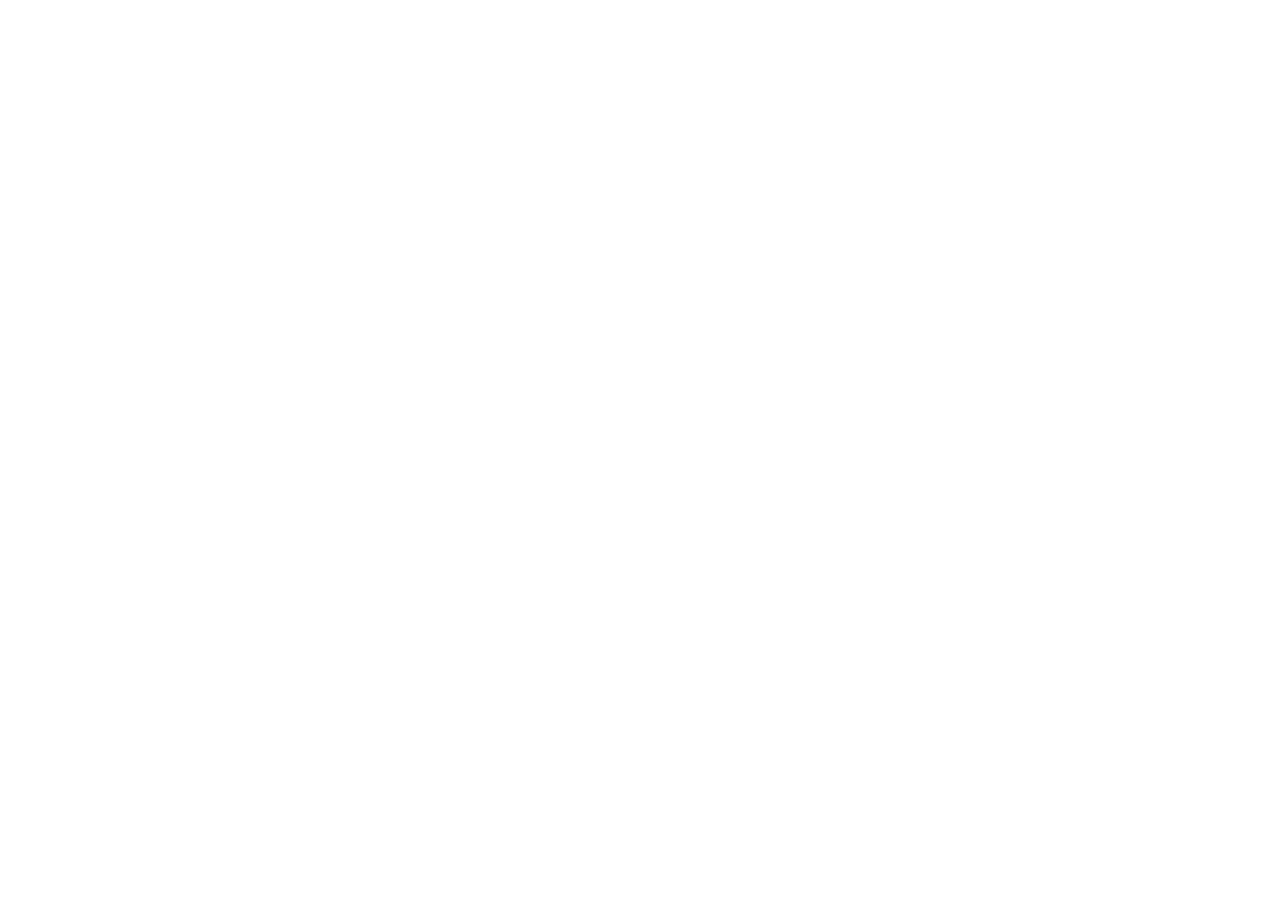
==== articles/logic/index.html @ 6780704f "restructure" ====
<!doctype html>

<html lang="en">
<head>
  <meta charset="utf-8">
  <meta name="viewport" content="width=device-width, initial-scale=1">

  <title>01. Логика</title>
  <meta name="description" content="01. Логика. Статья курса по программированию.">
  <meta name="author" content="me@0010ru Valentin Zemlyakov">

  <meta property="og:title" content="01. Логика">
  <meta property="og:type" content="website">
  <meta property="og:url" content="https://0010.ru/articles/logic">
  <meta property="og:description" content="01. Логика. Статья курса по программированию.">
  <meta property="og:image" content="https://0010.ru/articles/logic.png">

  <link rel="icon" href="/favicon.ico">
  <link rel="icon" href="/favicon.svg" type="image/svg+xml">
  <link rel="apple-touch-icon" href="/apple-touch-icon.png">

  <link rel="stylesheet" href="/articles/style.css">

</head>

<body>
</body>
</html>
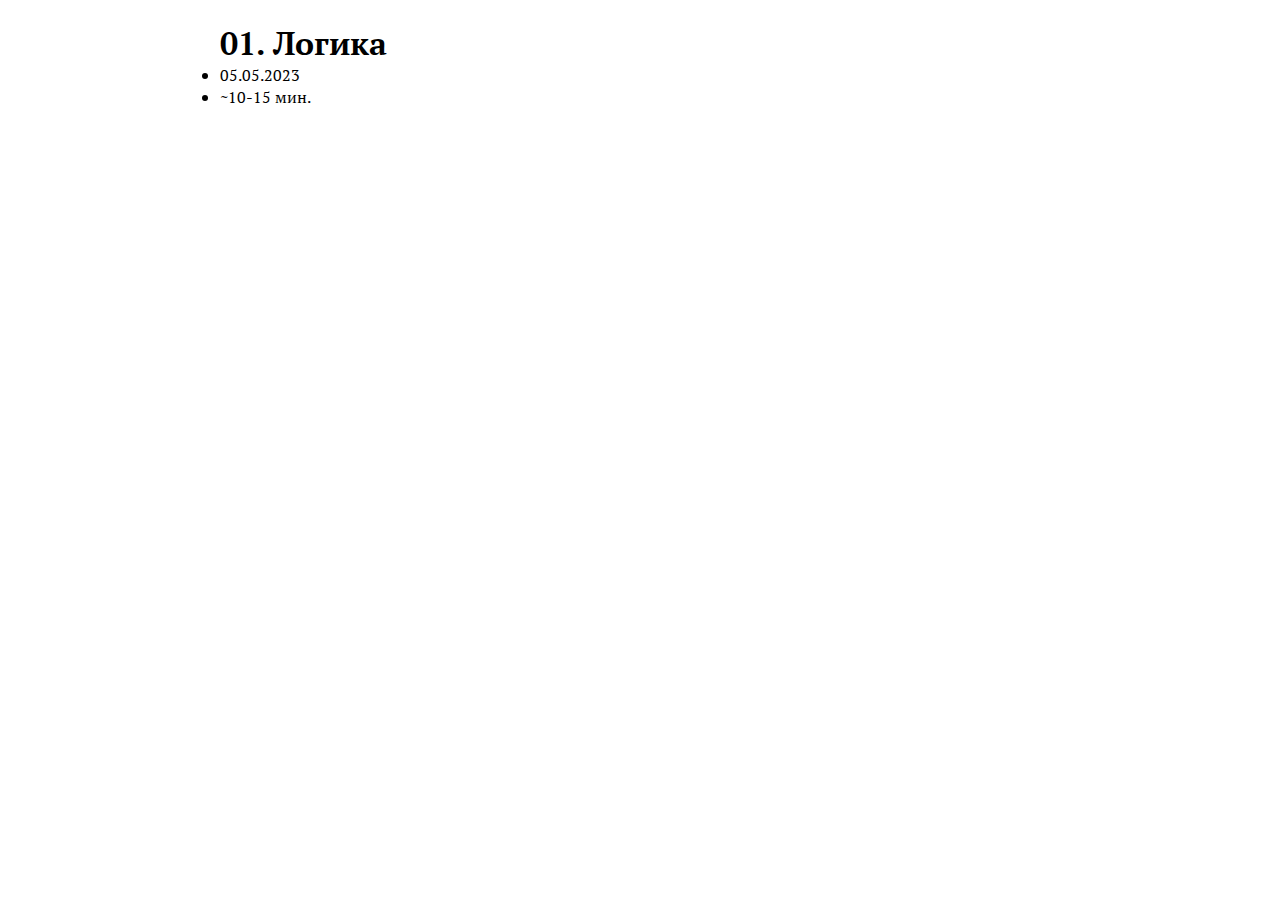
==== commit 90329b58: "is it works?" ====
--- a/articles/logic/index.html
+++ b/articles/logic/index.html
@@ -1,29 +1,29 @@
 <!doctype html>
-
-<html lang="en">
+<html lang="ru">
 <head>
-  <meta charset="utf-8">
-  <meta name="viewport" content="width=device-width, initial-scale=1">
-
-  <title>01. Логика</title>
-  <meta name="description" content="01. Логика. Статья курса по программированию.">
-  <meta name="author" content="me@0010ru Valentin Zemlyakov">
-
-  <meta property="og:title" content="01. Логика">
-  <meta property="og:type" content="website">
-  <meta property="og:url" content="https://0010.ru/articles/logic">
-  <meta property="og:description" content="01. Логика. Статья курса по программированию.">
-  <meta property="og:image" content="https://0010.ru/articles/logic.png">
-
-  <link rel="icon" href="/favicon.ico">
-  <link rel="icon" href="/favicon.svg" type="image/svg+xml">
-  <link rel="apple-touch-icon" href="/apple-touch-icon.png">
-
-  <link rel="stylesheet" href="/articles/style.css">
-
+    <meta charset="utf-8">
+    <meta name="viewport" content="width=device-width, initial-scale=1">
+    <title>01. Логика</title>
+    <link rel="preconnect" href="https://fonts.googleapis.com">
+    <link rel="preconnect" href="https://fonts.gstatic.com" crossorigin>
+    <link href="https://fonts.googleapis.com/css2?family=PT+Serif&family=PT+Serif+Caption&display=swap" rel="stylesheet">
+    <link rel="stylesheet" href="../style.css">
 </head>
-
 <body>
+    <header>
+        <div class="container">
+            <div id="logo">
+                <a href="../../">
+                    <img href="../../icons/logo.svg">
+                </a>
+            </div>
+            <h1>01. Логика</h1>
+            <ul class="props">
+                <li>05.05.2023</li>
+                <li>~10-15 мин.</li>
+            </ul>
+        </div>
+    </header>
 </body>
 </html>
 
--- a/articles/style.css
+++ b/articles/style.css
@@ -0,0 +1,24 @@
+* {
+    margin: 0;
+    padding: 0;
+    box-sizing: border-box;
+}
+
+html {
+    font-family: 'PT Serif', serif;
+    font-size: 16px;
+}
+
+html, body, header {
+    width: 100%;
+}
+
+.container {
+    width: 100%;
+    max-width: 840px;
+    margin: 0 auto;
+}
+
+a {
+    text-decoration: none;
+}
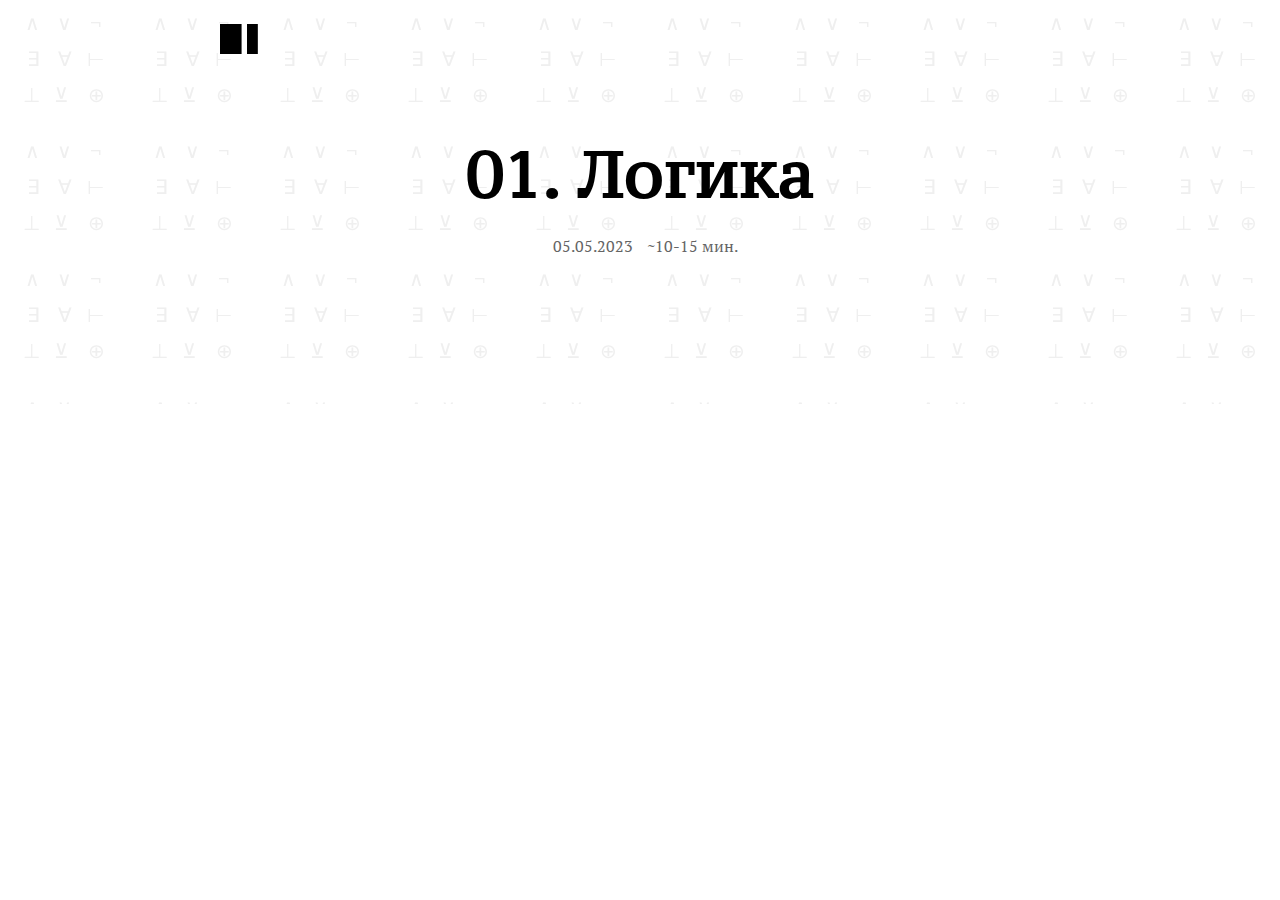
==== commit c35342e8: "header" ====
--- a/articles/logic/index.html
+++ b/articles/logic/index.html
@@ -8,13 +8,20 @@
     <link rel="preconnect" href="https://fonts.gstatic.com" crossorigin>
     <link href="https://fonts.googleapis.com/css2?family=PT+Serif&family=PT+Serif+Caption&display=swap" rel="stylesheet">
     <link rel="stylesheet" href="../style.css">
+    <style type="text/css">
+    header {
+        background-image: url("./pattern.svg");
+        background-repeat: repeat;
+        background-size: 128px 128px;
+    }
+    </style>
 </head>
 <body>
     <header>
         <div class="container">
             <div id="logo">
                 <a href="../../">
-                    <img href="../../icons/logo.svg">
+                    <img src="../../icons/logo.svg" alt="0010.ru">
                 </a>
             </div>
             <h1>01. Логика</h1>
--- a/articles/style.css
+++ b/articles/style.css
@@ -7,6 +7,11 @@
 html {
     font-family: 'PT Serif', serif;
     font-size: 16px;
+    color: #000;
+}
+
+html, body, .container {
+    height: 100%;
 }
 
 html, body, header {
@@ -22,3 +27,54 @@
 a {
     text-decoration: none;
 }
+
+header {
+    height: 404px;
+    display: block;
+}
+
+#logo {
+    display: inline-block;
+    margin: 24px 0 0 0;
+    width: 45px;
+    height: 30px;
+}
+
+
+#logo a {
+    display: block;
+    width 100%;
+    height: 100%;
+}
+
+#logo a img {
+    display: block;
+    width: 100%;
+}
+
+h1 {
+    font-family: 'PT Serif Caption', serif;
+    font-size: 64px;
+}
+
+header h1 {
+    display: inline-block;
+    text-align: center;
+    width: 100%;
+    margin: 72px 0 0 0;
+}
+
+header ul {
+    display: block;
+    width: 100%;
+    margin: 20px auto;
+    list-style-type: none;
+    text-align: center;
+}
+header ul li {
+    display: inline-block;
+    padding: 0 0 0 10px;
+    color: #646464;
+
+}
+
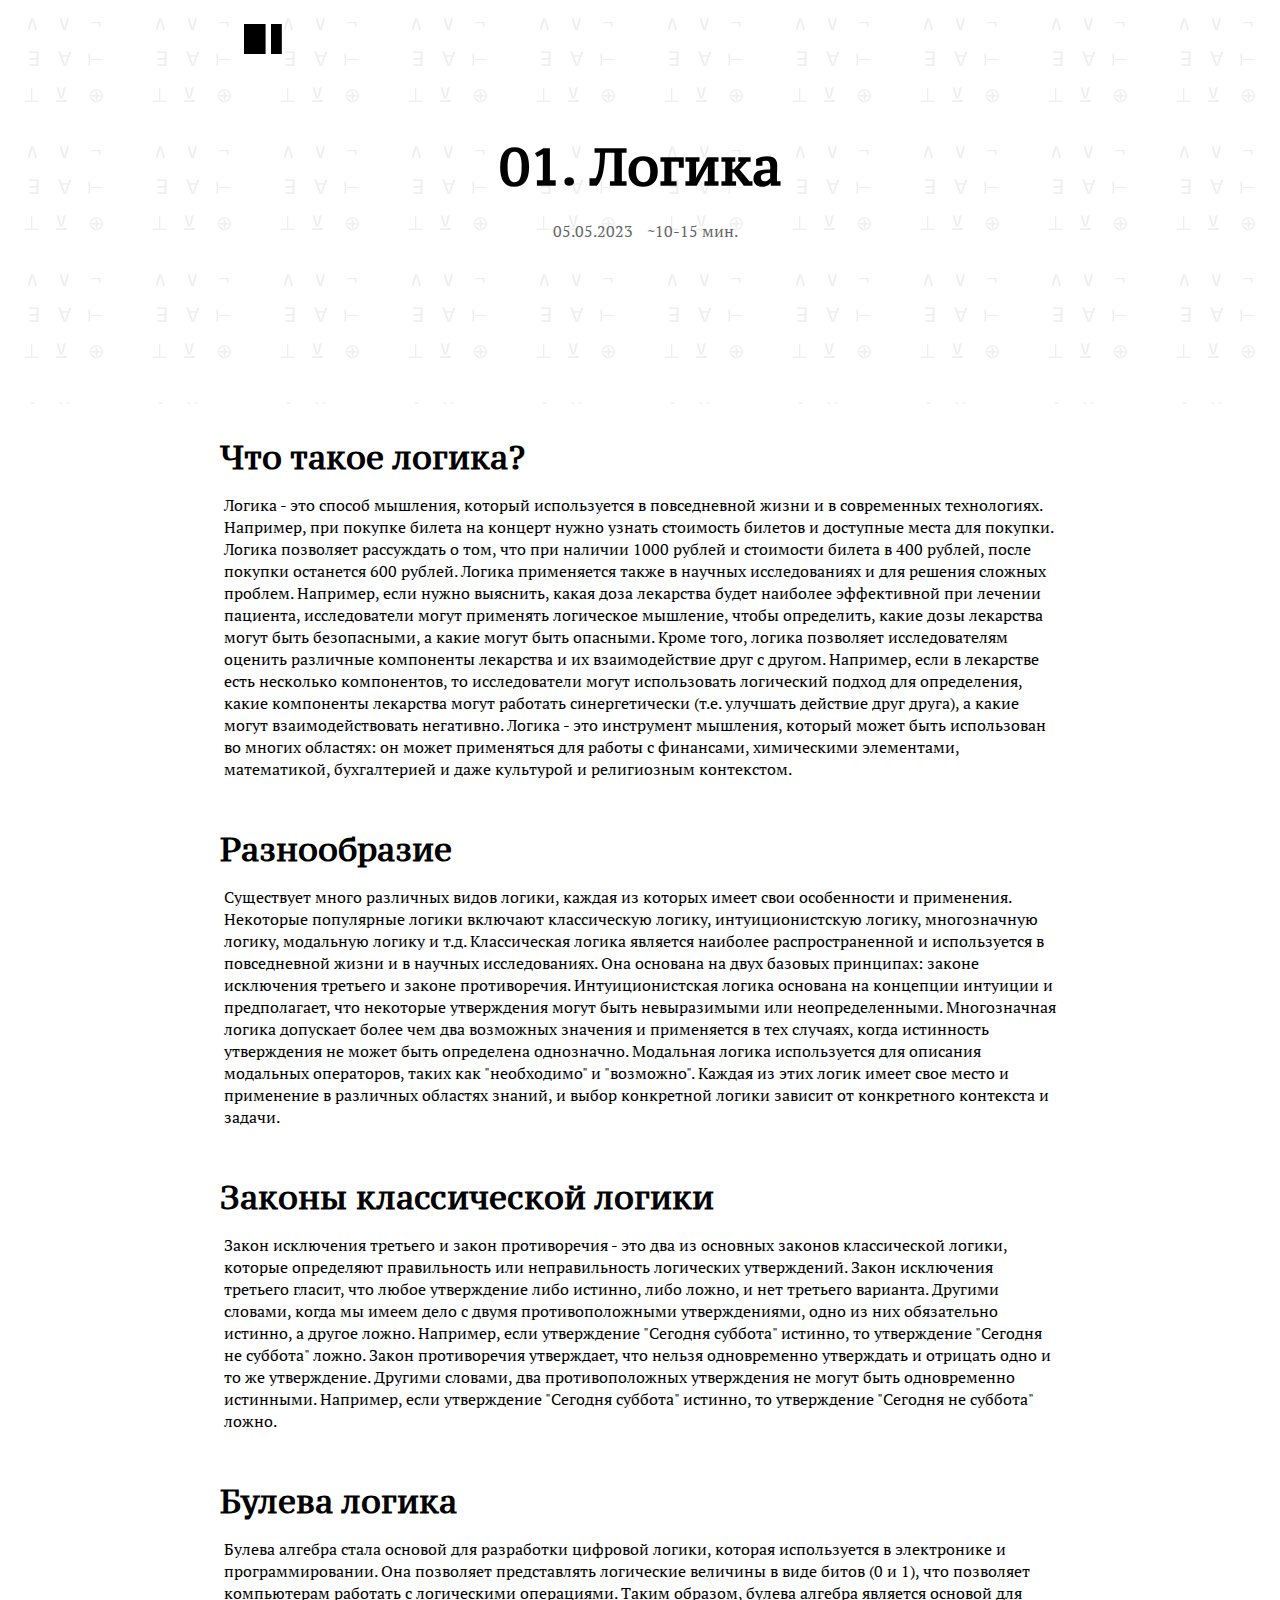
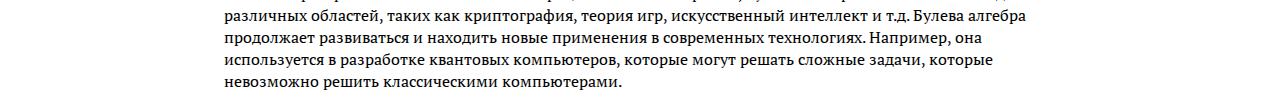
==== commit 1e5b76e8: "1. 2. 3. article" ====
--- a/articles/logic/index.html
+++ b/articles/logic/index.html
@@ -25,12 +25,24 @@
                 </a>
             </div>
             <h1>01. Логика</h1>
-            <ul class="props">
+            <ul id="props">
                 <li>05.05.2023</li>
                 <li>~10-15 мин.</li>
             </ul>
         </div>
     </header>
+    <main><div class="container">
+        <article>
+            <h2>Что такое логика?</h2>
+            <p>Логика - это способ мышления, который используется в повседневной жизни и в современных технологиях. Например, при покупке билета на концерт нужно узнать стоимость билетов и доступные места для покупки. Логика позволяет рассуждать о том, что при наличии 1000 рублей и стоимости билета в 400 рублей, после покупки останется 600 рублей. Логика применяется также в научных исследованиях и для решения сложных проблем. Например, если нужно выяснить, какая доза лекарства будет наиболее эффективной при лечении пациента, исследователи могут применять логическое мышление, чтобы определить, какие дозы лекарства могут быть безопасными, а какие могут быть опасными. Кроме того, логика позволяет исследователям оценить различные компоненты лекарства и их взаимодействие друг с другом. Например, если в лекарстве есть несколько компонентов, то исследователи могут использовать логический подход для определения, какие компоненты лекарства могут работать синергетически (т.е. улучшать действие друг друга), а какие могут взаимодействовать негативно. Логика - это инструмент мышления, который может быть использован во многих областях: он может применяться для работы с финансами, химическими элементами, математикой, бухгалтерией и даже культурой и религиозным контекстом.</p>
+            <h2>Разнoобразие</h2>
+            <p>Существует много различных видов логики, каждая из которых имеет свои особенности и применения. Некоторые популярные логики включают классическую логику, интуиционистскую логику, многозначную логику, модальную логику и т.д. Классическая логика является наиболее распространенной и используется в повседневной жизни и в научных исследованиях. Она основана на двух базовых принципах: законе исключения третьего и законе противоречия. Интуиционистская логика основана на концепции интуиции и предполагает, что некоторые утверждения могут быть невыразимыми или неопределенными. Многозначная логика допускает более чем два возможных значения и применяется в тех случаях, когда истинность утверждения не может быть определена однозначно. Модальная логика используется для описания модальных операторов, таких как "необходимо" и "возможно". Каждая из этих логик имеет свое место и применение в различных областях знаний, и выбор конкретной логики зависит от конкретного контекста и задачи.</p>
+            <h2>Законы классической логики</h2>
+            <p>Закон исключения третьего и закон противоречия - это два из основных законов классической логики, которые определяют правильность или неправильность логических утверждений. Закон исключения третьего гласит, что любое утверждение либо истинно, либо ложно, и нет третьего варианта. Другими словами, когда мы имеем дело с двумя противоположными утверждениями, одно из них обязательно истинно, а другое ложно. Например, если утверждение "Сегодня суббота" истинно, то утверждение "Сегодня не суббота" ложно. Закон противоречия утверждает, что нельзя одновременно утверждать и отрицать одно и то же утверждение. Другими словами, два противоположных утверждения не могут быть одновременно истинными. Например, если утверждение "Сегодня суббота" истинно, то утверждение "Сегодня не суббота" ложно.</p>
+            <h2>Булева логика</h2>
+            <p>Булева алгебра стала основой для разработки цифровой логики, которая используется в электронике и программировании. Она позволяет представлять логические величины в виде битов (0 и 1), что позволяет компьютерам работать с логическими операциями. Таким образом, булева алгебра является основой для различных областей, таких как криптография, теория игр, искусственный интеллект и т.д. Булева алгебра продолжает развиваться и находить новые применения в современных технологиях. Например, она используется в разработке квантовых компьютеров, которые могут решать сложные задачи, которые невозможно решить классическими компьютерами.</p>
+        </article>
+    </div></main>
 </body>
 </html>
 
--- a/articles/style.css
+++ b/articles/style.css
@@ -14,7 +14,7 @@
     height: 100%;
 }
 
-html, body, header {
+html, body, header, main, article {
     width: 100%;
 }
 
@@ -35,7 +35,7 @@
 
 #logo {
     display: inline-block;
-    margin: 24px 0 0 0;
+    margin: 24px 0 0 24px;
     width: 45px;
     height: 30px;
 }
@@ -47,14 +47,18 @@
     height: 100%;
 }
 
-#logo a img {
+#logo img {
     display: block;
     width: 100%;
+    max-width: 45px;
 }
 
-h1 {
+h1, h2 {
     font-family: 'PT Serif Caption', serif;
-    font-size: 64px;
+}
+
+h1{
+    font-size: 52px;
 }
 
 header h1 {
@@ -78,3 +82,13 @@
 
 }
 
+main h2 {
+    padding: 32px 4px 0 0;
+    font-size: 32px;
+}
+
+main p {
+    padding: 16px 4px;
+    font-size: 16px;
+}
+
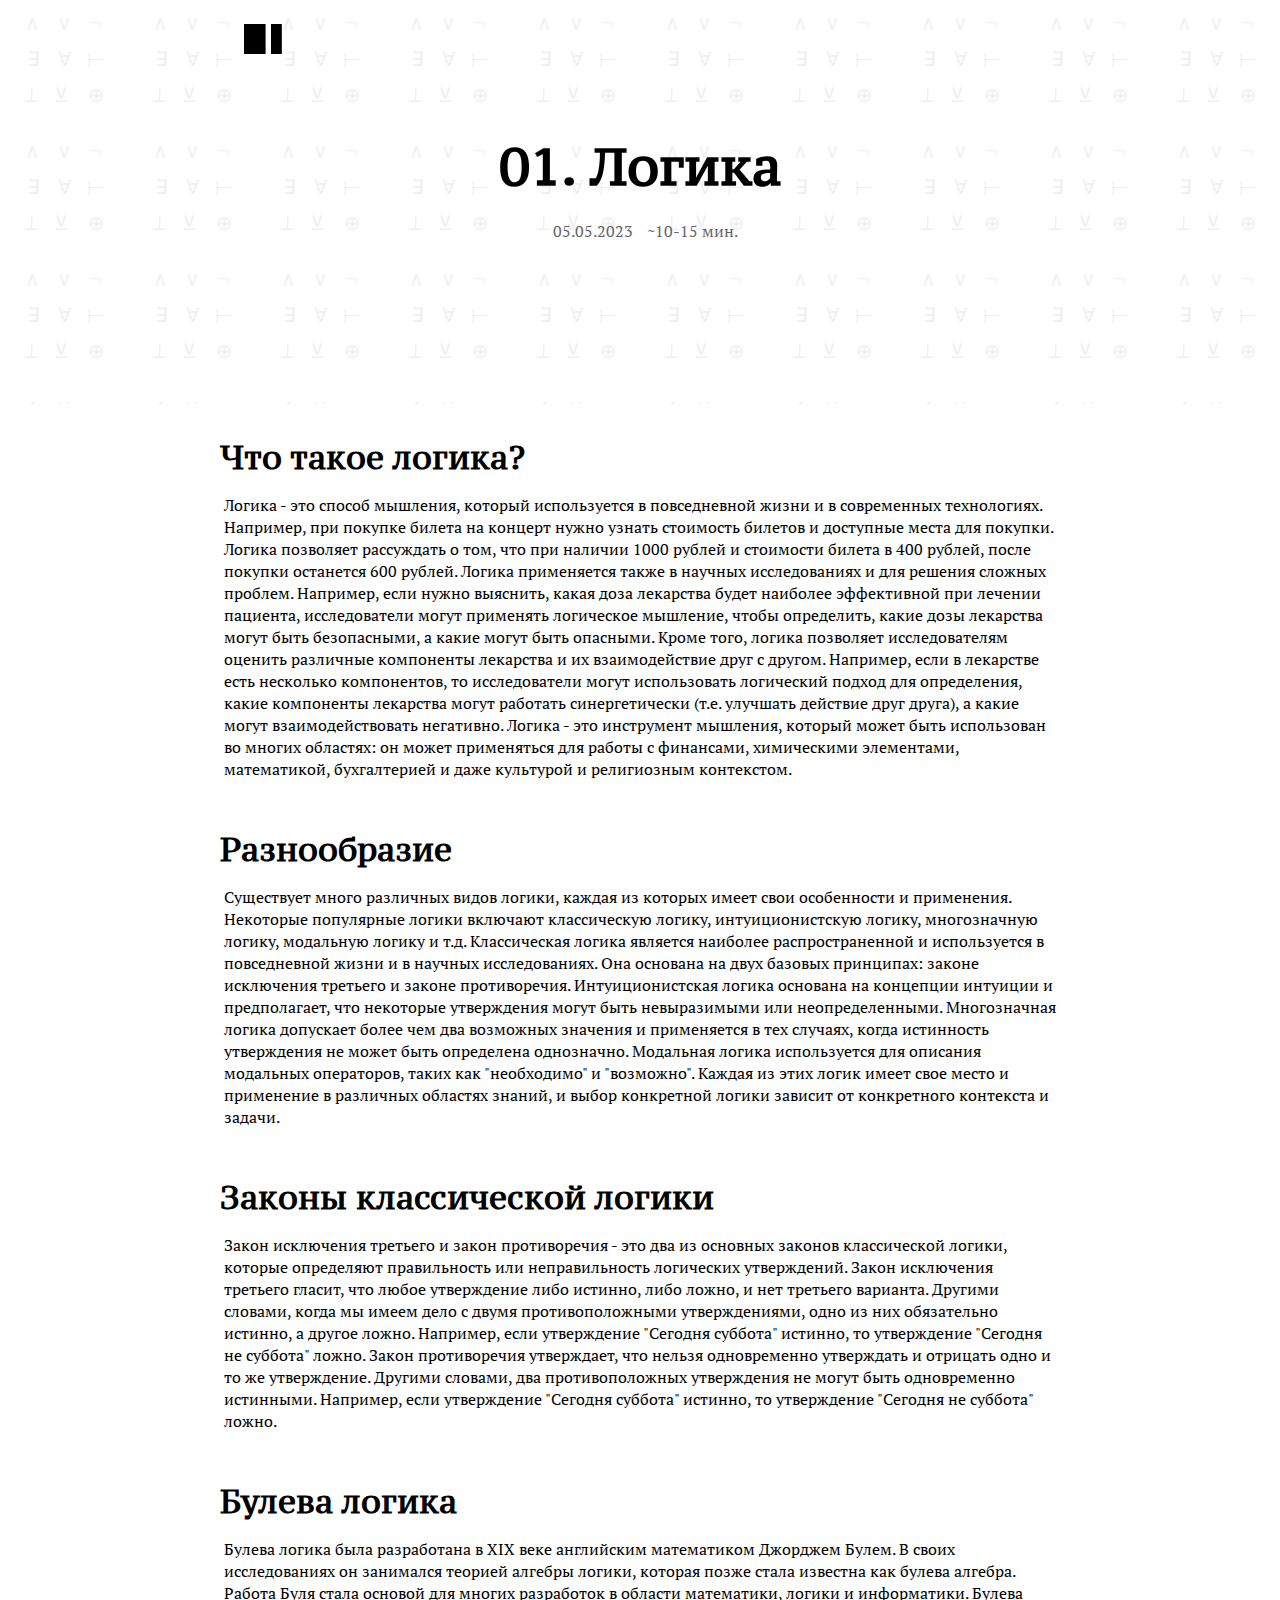
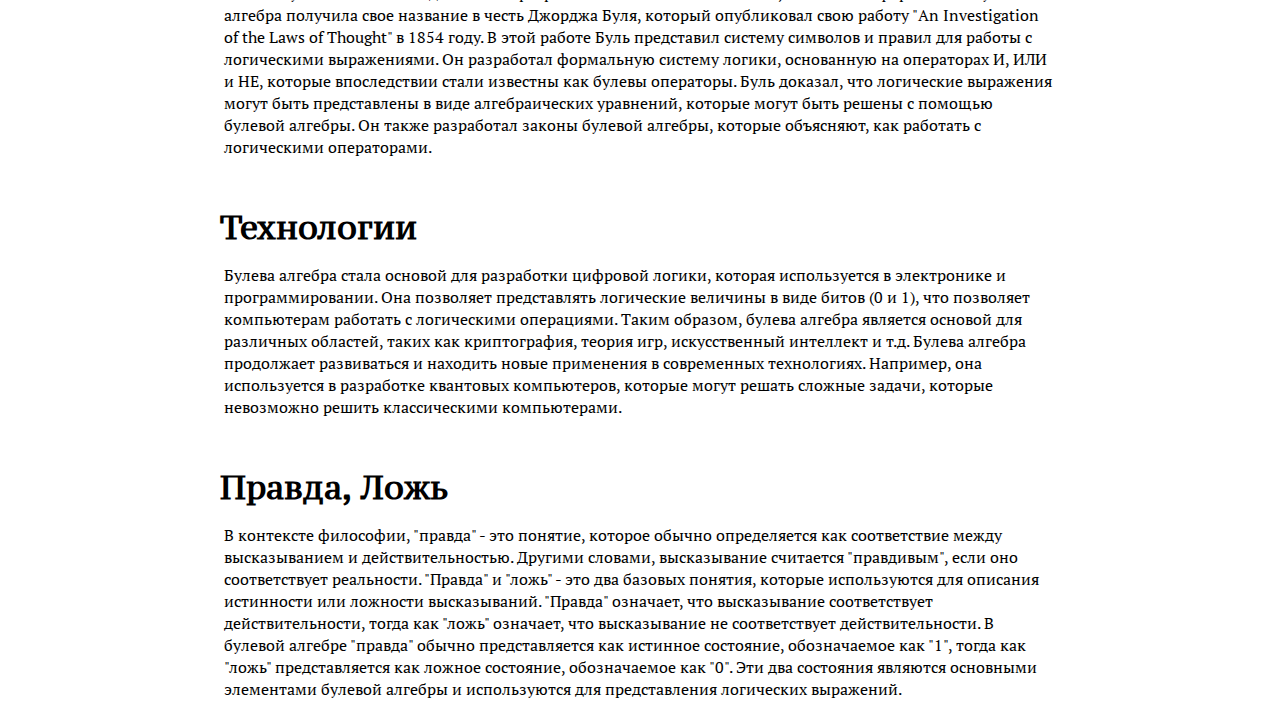
==== commit 3847edbc: "update article" ====
--- a/articles/logic/index.html
+++ b/articles/logic/index.html
@@ -40,7 +40,11 @@
             <h2>Законы классической логики</h2>
             <p>Закон исключения третьего и закон противоречия - это два из основных законов классической логики, которые определяют правильность или неправильность логических утверждений. Закон исключения третьего гласит, что любое утверждение либо истинно, либо ложно, и нет третьего варианта. Другими словами, когда мы имеем дело с двумя противоположными утверждениями, одно из них обязательно истинно, а другое ложно. Например, если утверждение "Сегодня суббота" истинно, то утверждение "Сегодня не суббота" ложно. Закон противоречия утверждает, что нельзя одновременно утверждать и отрицать одно и то же утверждение. Другими словами, два противоположных утверждения не могут быть одновременно истинными. Например, если утверждение "Сегодня суббота" истинно, то утверждение "Сегодня не суббота" ложно.</p>
             <h2>Булева логика</h2>
+            <p>Булева логика была разработана в XIX веке английским математиком Джорджем Булем. В своих исследованиях он занимался теорией алгебры логики, которая позже стала известна как булева алгебра. Работа Буля стала основой для многих разработок в области математики, логики и информатики. Булева алгебра получила свое название в честь Джорджа Буля, который опубликовал свою работу "An Investigation of the Laws of Thought" в 1854 году. В этой работе Буль представил систему символов и правил для работы с логическими выражениями. Он разработал формальную систему логики, основанную на операторах И, ИЛИ и НЕ, которые впоследствии стали известны как булевы операторы. Буль доказал, что логические выражения могут быть представлены в виде алгебраических уравнений, которые могут быть решены с помощью булевой алгебры. Он также разработал законы булевой алгебры, которые объясняют, как работать с логическими операторами.</p>
+            <h2>Технологии</h2>
             <p>Булева алгебра стала основой для разработки цифровой логики, которая используется в электронике и программировании. Она позволяет представлять логические величины в виде битов (0 и 1), что позволяет компьютерам работать с логическими операциями. Таким образом, булева алгебра является основой для различных областей, таких как криптография, теория игр, искусственный интеллект и т.д. Булева алгебра продолжает развиваться и находить новые применения в современных технологиях. Например, она используется в разработке квантовых компьютеров, которые могут решать сложные задачи, которые невозможно решить классическими компьютерами.</p>
+            <h2>Правда, Ложь</h2>
+            <p>В контексте философии, "правда" - это понятие, которое обычно определяется как соответствие между высказыванием и действительностью. Другими словами, высказывание считается "правдивым", если оно соответствует реальности. "Правда" и "ложь" - это два базовых понятия, которые используются для описания истинности или ложности высказываний. "Правда" означает, что высказывание соответствует действительности, тогда как "ложь" означает, что высказывание не соответствует действительности. В булевой алгебре "правда" обычно представляется как истинное состояние, обозначаемое как "1", тогда как "ложь" представляется как ложное состояние, обозначаемое как "0". Эти два состояния являются основными элементами булевой алгебры и используются для представления логических выражений.</p>
         </article>
     </div></main>
 </body>
